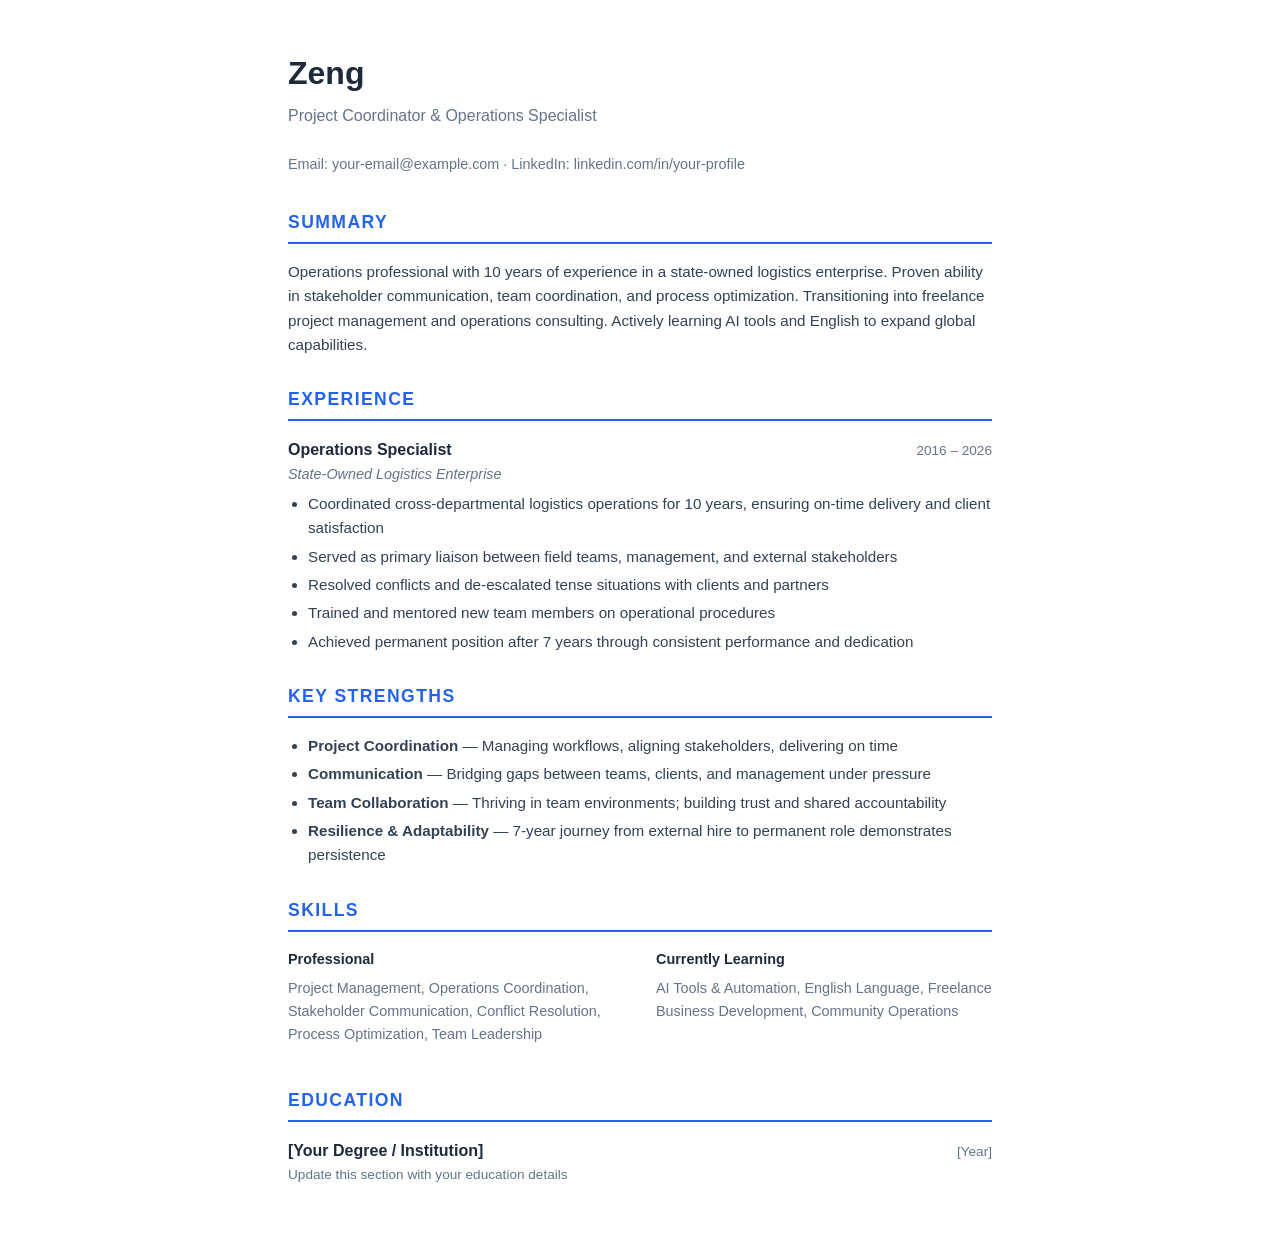
==== resume.html @ bc08de6d "feat: initial personal website with dark mode and resume - Single-page responsive layout with hero, " ====
<!DOCTYPE html>
<html lang="en">
<head>
<meta charset="UTF-8">
<title>Resume — Zeng</title>
<style>
  * { margin: 0; padding: 0; box-sizing: border-box; }
  body { font-family: 'Helvetica Neue', Arial, sans-serif; color: #1e293b; line-height: 1.6; padding: 48px; max-width: 800px; margin: 0 auto; }
  h1 { font-size: 2rem; margin-bottom: 4px; }
  .subtitle { color: #64748b; font-size: 1rem; margin-bottom: 24px; }
  .contact-line { color: #64748b; font-size: 0.9rem; margin-bottom: 32px; }
  h2 { font-size: 1.1rem; text-transform: uppercase; letter-spacing: 0.08em; color: #2563eb; border-bottom: 2px solid #2563eb; padding-bottom: 6px; margin: 28px 0 16px; }
  p, li { font-size: 0.95rem; color: #334155; }
  p { margin-bottom: 12px; }
  .entry { margin-bottom: 20px; }
  .entry-header { display: flex; justify-content: space-between; align-items: baseline; }
  .entry-title { font-weight: 600; font-size: 1rem; }
  .entry-date { color: #64748b; font-size: 0.85rem; white-space: nowrap; }
  .entry-desc { color: #64748b; font-size: 0.9rem; font-style: italic; margin-bottom: 6px; }
  ul { padding-left: 20px; margin-bottom: 8px; }
  li { margin-bottom: 4px; }
  .skills-grid { display: grid; grid-template-columns: 1fr 1fr; gap: 12px 32px; }
  .skill-cat h3 { font-size: 0.9rem; font-weight: 600; margin-bottom: 6px; }
  .skill-cat p { font-size: 0.9rem; color: #64748b; }
  @media print { body { padding: 24px; } }
</style>
</head>
<body>

<h1>Zeng</h1>
<p class="subtitle">Project Coordinator & Operations Specialist</p>
<p class="contact-line">Email: your-email@example.com · LinkedIn: linkedin.com/in/your-profile</p>

<h2>Summary</h2>
<p>
  Operations professional with 10 years of experience in a state-owned logistics enterprise.
  Proven ability in stakeholder communication, team coordination, and process optimization.
  Transitioning into freelance project management and operations consulting.
  Actively learning AI tools and English to expand global capabilities.
</p>

<h2>Experience</h2>

<div class="entry">
  <div class="entry-header">
    <span class="entry-title">Operations Specialist</span>
    <span class="entry-date">2016 – 2026</span>
  </div>
  <p class="entry-desc">State-Owned Logistics Enterprise</p>
  <ul>
    <li>Coordinated cross-departmental logistics operations for 10 years, ensuring on-time delivery and client satisfaction</li>
    <li>Served as primary liaison between field teams, management, and external stakeholders</li>
    <li>Resolved conflicts and de-escalated tense situations with clients and partners</li>
    <li>Trained and mentored new team members on operational procedures</li>
    <li>Achieved permanent position after 7 years through consistent performance and dedication</li>
  </ul>
</div>

<h2>Key Strengths</h2>
<ul>
  <li><strong>Project Coordination</strong> — Managing workflows, aligning stakeholders, delivering on time</li>
  <li><strong>Communication</strong> — Bridging gaps between teams, clients, and management under pressure</li>
  <li><strong>Team Collaboration</strong> — Thriving in team environments; building trust and shared accountability</li>
  <li><strong>Resilience & Adaptability</strong> — 7-year journey from external hire to permanent role demonstrates persistence</li>
</ul>

<h2>Skills</h2>
<div class="skills-grid">
  <div class="skill-cat">
    <h3>Professional</h3>
    <p>Project Management, Operations Coordination, Stakeholder Communication, Conflict Resolution, Process Optimization, Team Leadership</p>
  </div>
  <div class="skill-cat">
    <h3>Currently Learning</h3>
    <p>AI Tools & Automation, English Language, Freelance Business Development, Community Operations</p>
  </div>
</div>

<h2>Education</h2>
<div class="entry">
  <div class="entry-header">
    <span class="entry-title">[Your Degree / Institution]</span>
    <span class="entry-date">[Year]</span>
  </div>
  <p style="color:#64748b; font-size:0.85rem;">Update this section with your education details</p>
</div>

</body>
</html>
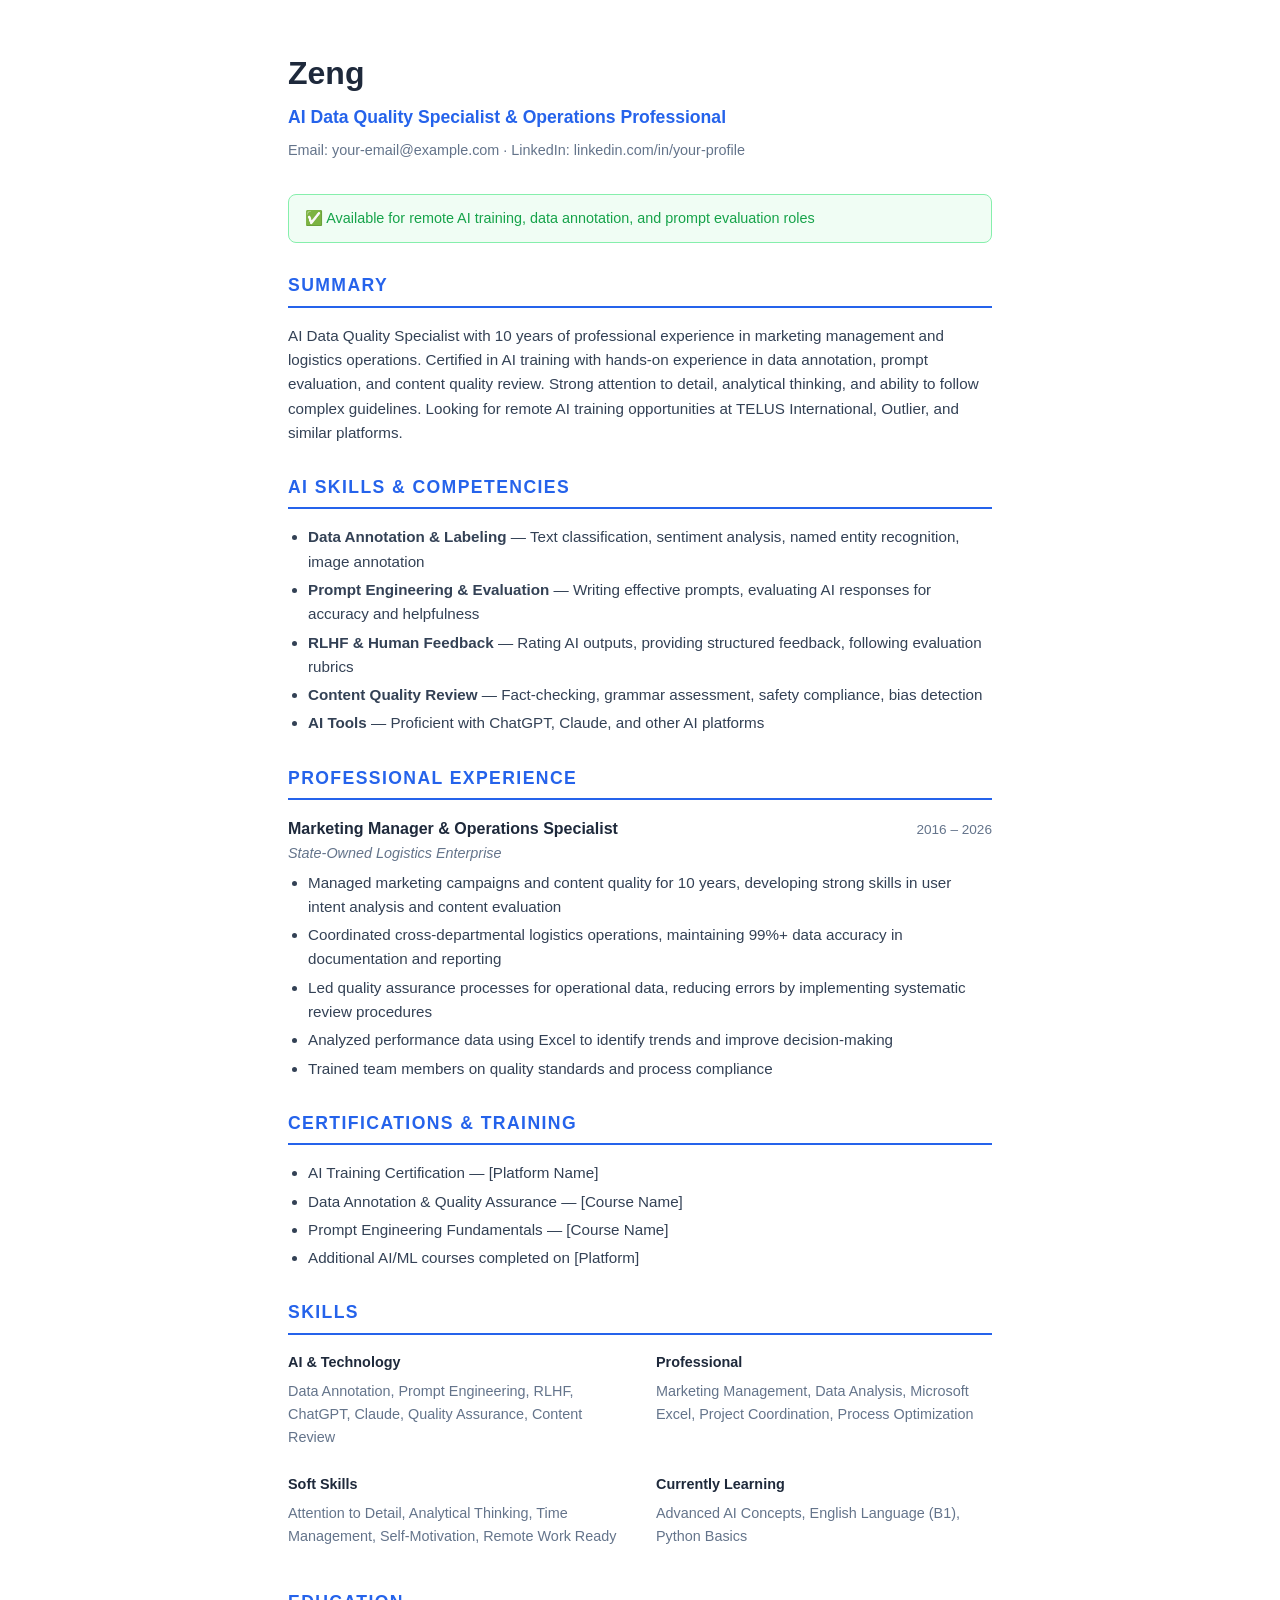
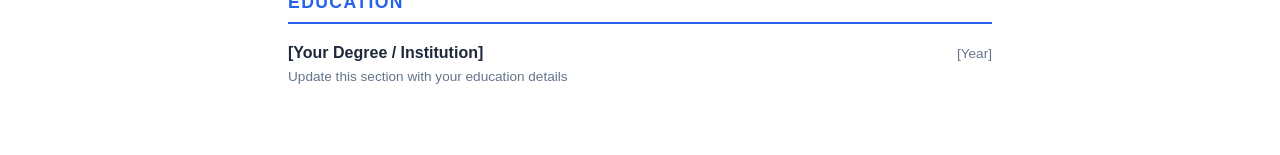
==== commit 0975f6d1: "feat: transform into AI Portfolio for TELUS/Outlier applications - Rewrite hero as AI Data Quality S" ====
--- a/resume.html
+++ b/resume.html
@@ -2,12 +2,13 @@
 <html lang="en">
 <head>
 <meta charset="UTF-8">
-<title>Resume — Zeng</title>
+<meta name="viewport" content="width=device-width, initial-scale=1.0">
+<title>Resume — Zeng · AI Data Quality Specialist</title>
 <style>
   * { margin: 0; padding: 0; box-sizing: border-box; }
   body { font-family: 'Helvetica Neue', Arial, sans-serif; color: #1e293b; line-height: 1.6; padding: 48px; max-width: 800px; margin: 0 auto; }
   h1 { font-size: 2rem; margin-bottom: 4px; }
-  .subtitle { color: #64748b; font-size: 1rem; margin-bottom: 24px; }
+  .subtitle { color: #2563eb; font-size: 1.1rem; font-weight: 600; margin-bottom: 8px; }
   .contact-line { color: #64748b; font-size: 0.9rem; margin-bottom: 32px; }
   h2 { font-size: 1.1rem; text-transform: uppercase; letter-spacing: 0.08em; color: #2563eb; border-bottom: 2px solid #2563eb; padding-bottom: 6px; margin: 28px 0 16px; }
   p, li { font-size: 0.95rem; color: #334155; }
@@ -22,57 +23,82 @@
   .skills-grid { display: grid; grid-template-columns: 1fr 1fr; gap: 12px 32px; }
   .skill-cat h3 { font-size: 0.9rem; font-weight: 600; margin-bottom: 6px; }
   .skill-cat p { font-size: 0.9rem; color: #64748b; }
-  @media print { body { padding: 24px; } }
+  .availability { background: #f0fdf4; border: 1px solid #86efac; border-radius: 8px; padding: 12px 16px; margin-bottom: 24px; font-size: 0.9rem; color: #16a34a; }
+  @media print { body { padding: 24px; } .availability { border-color: #ccc; } }
 </style>
 </head>
 <body>
 
 <h1>Zeng</h1>
-<p class="subtitle">Project Coordinator & Operations Specialist</p>
+<p class="subtitle">AI Data Quality Specialist & Operations Professional</p>
 <p class="contact-line">Email: your-email@example.com · LinkedIn: linkedin.com/in/your-profile</p>
+
+<div class="availability">
+  ✅ Available for remote AI training, data annotation, and prompt evaluation roles
+</div>
 
 <h2>Summary</h2>
 <p>
-  Operations professional with 10 years of experience in a state-owned logistics enterprise.
-  Proven ability in stakeholder communication, team coordination, and process optimization.
-  Transitioning into freelance project management and operations consulting.
-  Actively learning AI tools and English to expand global capabilities.
+  AI Data Quality Specialist with 10 years of professional experience in marketing management
+  and logistics operations. Certified in AI training with hands-on experience in data annotation,
+  prompt evaluation, and content quality review. Strong attention to detail, analytical thinking,
+  and ability to follow complex guidelines. Looking for remote AI training opportunities at
+  TELUS International, Outlier, and similar platforms.
 </p>
 
-<h2>Experience</h2>
+<h2>AI Skills & Competencies</h2>
+<ul>
+  <li><strong>Data Annotation & Labeling</strong> — Text classification, sentiment analysis, named entity recognition, image annotation</li>
+  <li><strong>Prompt Engineering & Evaluation</strong> — Writing effective prompts, evaluating AI responses for accuracy and helpfulness</li>
+  <li><strong>RLHF & Human Feedback</strong> — Rating AI outputs, providing structured feedback, following evaluation rubrics</li>
+  <li><strong>Content Quality Review</strong> — Fact-checking, grammar assessment, safety compliance, bias detection</li>
+  <li><strong>AI Tools</strong> — Proficient with ChatGPT, Claude, and other AI platforms</li>
+</ul>
+
+<h2>Professional Experience</h2>
 
 <div class="entry">
   <div class="entry-header">
-    <span class="entry-title">Operations Specialist</span>
+    <span class="entry-title">Marketing Manager & Operations Specialist</span>
     <span class="entry-date">2016 – 2026</span>
   </div>
   <p class="entry-desc">State-Owned Logistics Enterprise</p>
   <ul>
-    <li>Coordinated cross-departmental logistics operations for 10 years, ensuring on-time delivery and client satisfaction</li>
-    <li>Served as primary liaison between field teams, management, and external stakeholders</li>
-    <li>Resolved conflicts and de-escalated tense situations with clients and partners</li>
-    <li>Trained and mentored new team members on operational procedures</li>
-    <li>Achieved permanent position after 7 years through consistent performance and dedication</li>
+    <li>Managed marketing campaigns and content quality for 10 years, developing strong skills in user intent analysis and content evaluation</li>
+    <li>Coordinated cross-departmental logistics operations, maintaining 99%+ data accuracy in documentation and reporting</li>
+    <li>Led quality assurance processes for operational data, reducing errors by implementing systematic review procedures</li>
+    <li>Analyzed performance data using Excel to identify trends and improve decision-making</li>
+    <li>Trained team members on quality standards and process compliance</li>
   </ul>
 </div>
 
-<h2>Key Strengths</h2>
-<ul>
-  <li><strong>Project Coordination</strong> — Managing workflows, aligning stakeholders, delivering on time</li>
-  <li><strong>Communication</strong> — Bridging gaps between teams, clients, and management under pressure</li>
-  <li><strong>Team Collaboration</strong> — Thriving in team environments; building trust and shared accountability</li>
-  <li><strong>Resilience & Adaptability</strong> — 7-year journey from external hire to permanent role demonstrates persistence</li>
-</ul>
+<h2>Certifications & Training</h2>
+<div class="entry">
+  <ul>
+    <li>AI Training Certification — [Platform Name]</li>
+    <li>Data Annotation & Quality Assurance — [Course Name]</li>
+    <li>Prompt Engineering Fundamentals — [Course Name]</li>
+    <li>Additional AI/ML courses completed on [Platform]</li>
+  </ul>
+</div>
 
 <h2>Skills</h2>
 <div class="skills-grid">
   <div class="skill-cat">
+    <h3>AI & Technology</h3>
+    <p>Data Annotation, Prompt Engineering, RLHF, ChatGPT, Claude, Quality Assurance, Content Review</p>
+  </div>
+  <div class="skill-cat">
     <h3>Professional</h3>
-    <p>Project Management, Operations Coordination, Stakeholder Communication, Conflict Resolution, Process Optimization, Team Leadership</p>
+    <p>Marketing Management, Data Analysis, Microsoft Excel, Project Coordination, Process Optimization</p>
+  </div>
+  <div class="skill-cat">
+    <h3>Soft Skills</h3>
+    <p>Attention to Detail, Analytical Thinking, Time Management, Self-Motivation, Remote Work Ready</p>
   </div>
   <div class="skill-cat">
     <h3>Currently Learning</h3>
-    <p>AI Tools & Automation, English Language, Freelance Business Development, Community Operations</p>
+    <p>Advanced AI Concepts, English Language (B1), Python Basics</p>
   </div>
 </div>
 
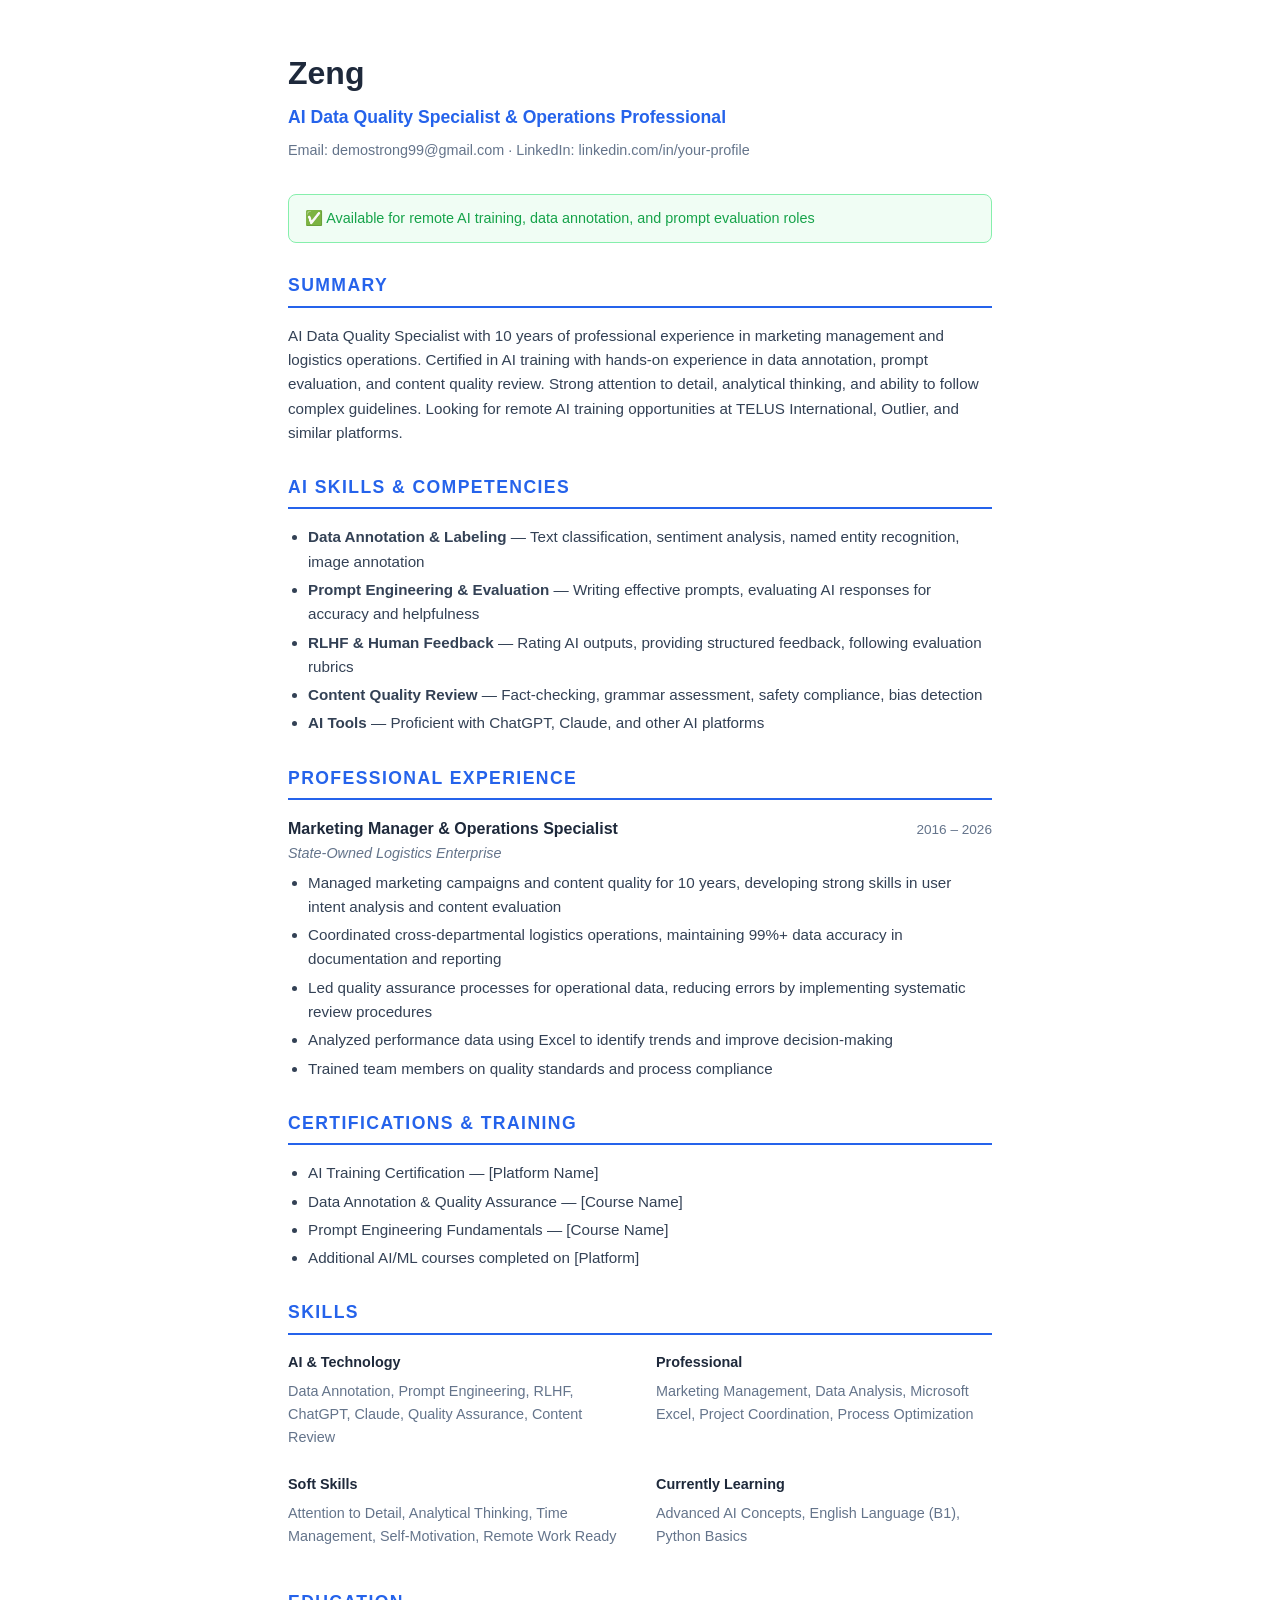
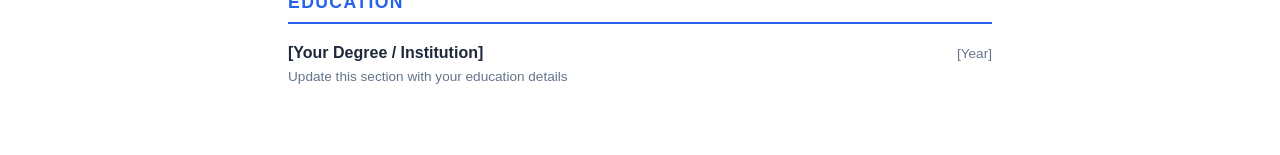
==== commit 0ecbf94b: "fix: update contact email to real address Co-Authored-By: Claude <noreply@anthropic.com>" ====
--- a/resume.html
+++ b/resume.html
@@ -31,7 +31,7 @@
 
 <h1>Zeng</h1>
 <p class="subtitle">AI Data Quality Specialist & Operations Professional</p>
-<p class="contact-line">Email: your-email@example.com · LinkedIn: linkedin.com/in/your-profile</p>
+<p class="contact-line">Email: demostrong99@gmail.com · LinkedIn: linkedin.com/in/your-profile</p>
 
 <div class="availability">
   ✅ Available for remote AI training, data annotation, and prompt evaluation roles
